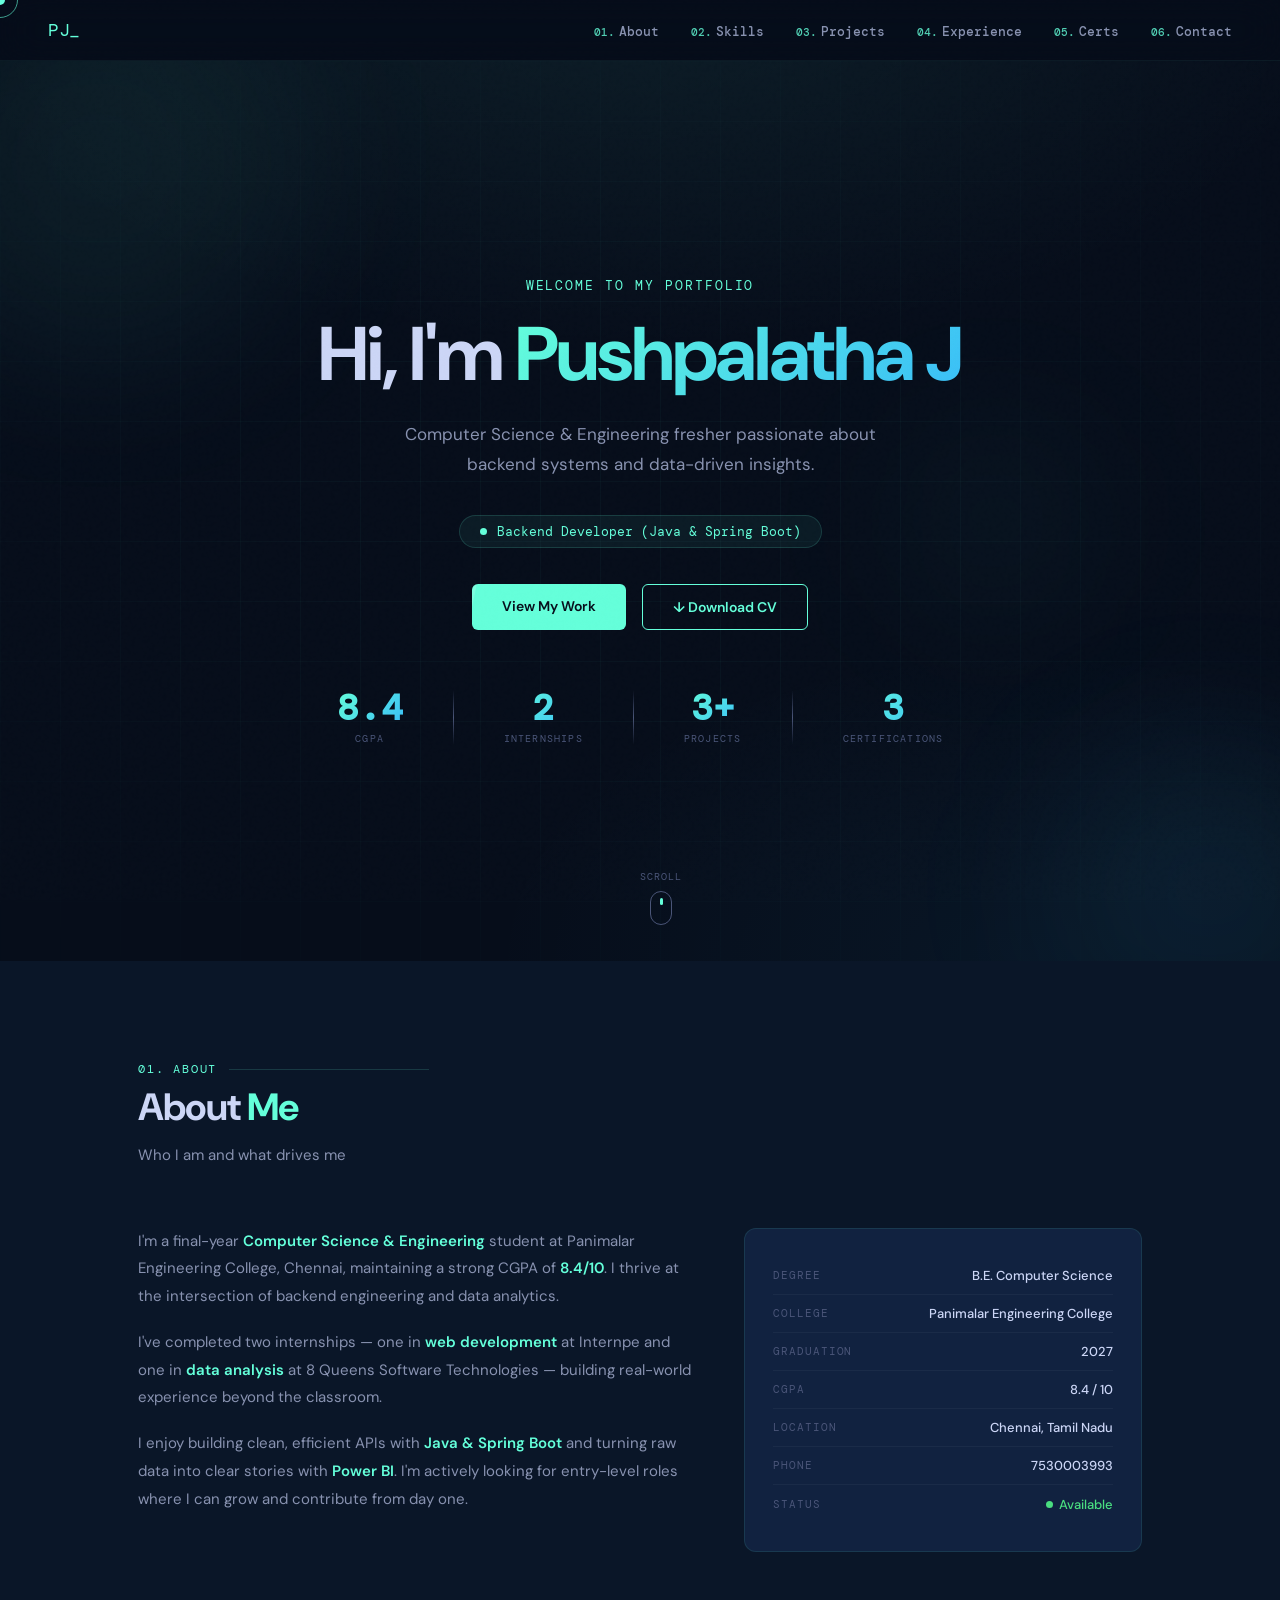
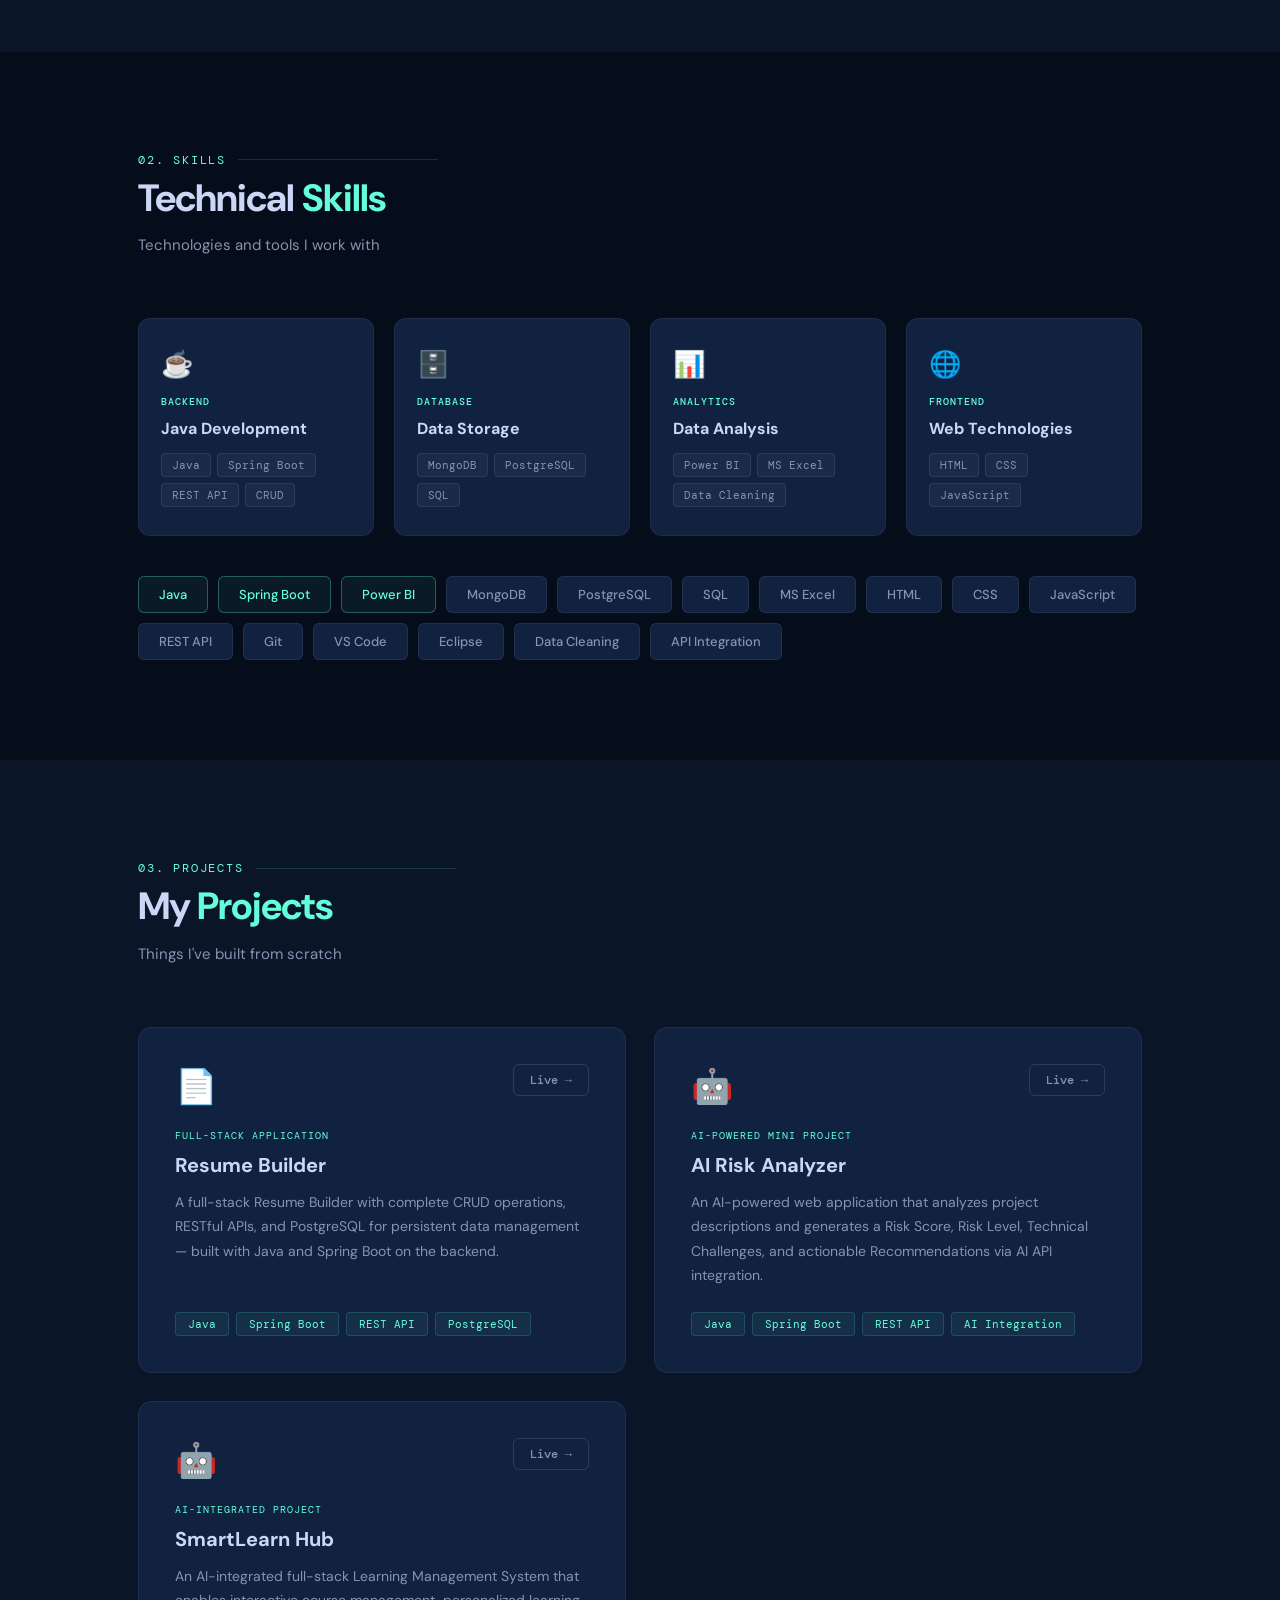
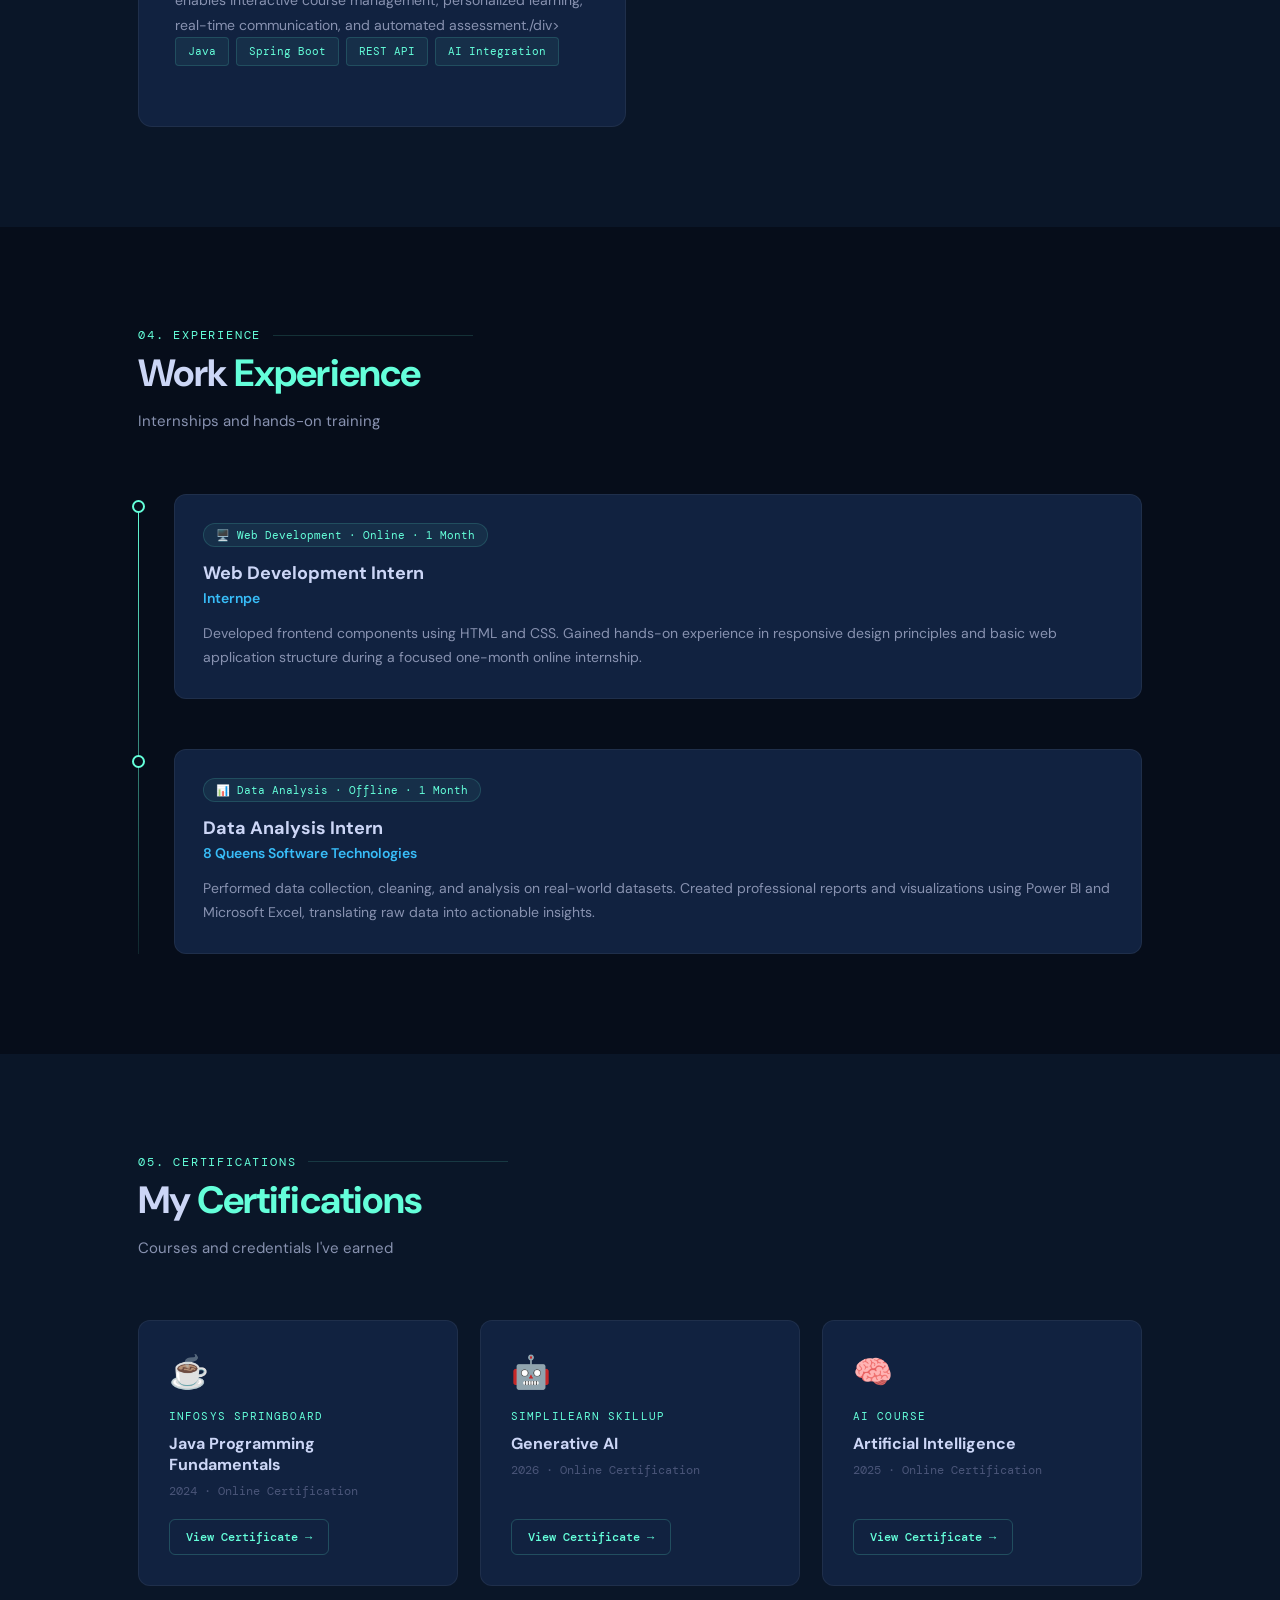
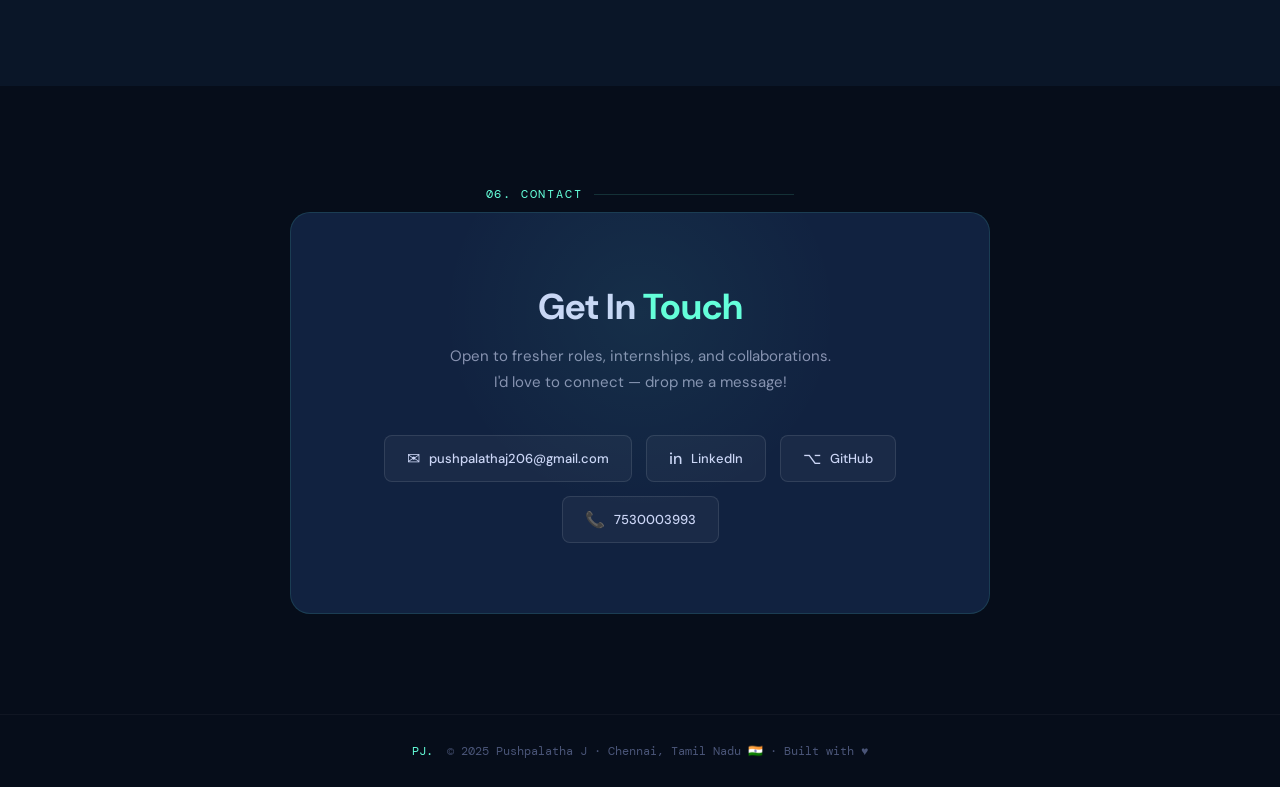
==== Pushpalatha_Portfolio.html @ 8581c04c "Updated portfolio with Smart Learning Management System" ====
<!DOCTYPE html>
<html lang="en">
<head>
<meta charset="UTF-8"/>
<meta name="viewport" content="width=device-width, initial-scale=1.0"/>
<title>Pushpalatha J – Portfolio</title>
<style>
@import url('https://fonts.googleapis.com/css2?family=DM+Sans:ital,opsz,wght@0,9..40,300;0,9..40,400;0,9..40,500;0,9..40,600;0,9..40,700;1,9..40,300&family=DM+Mono:wght@400;500&display=swap');

*, *::before, *::after { box-sizing: border-box; margin: 0; padding: 0; }

:root {
  --bg: #060d1a;
  --bg2: #0a1628;
  --bg3: #0f1e35;
  --surface: #112240;
  --surface2: #1a3354;
  --accent: #64ffda;
  --accent2: #38bdf8;
  --text: #ccd6f6;
  --muted: #8892b0;
  --dim: #4a5578;
  --font: 'DM Sans', sans-serif;
  --mono: 'DM Mono', monospace;
}

html { scroll-behavior: smooth; }

body {
  font-family: var(--font);
  background: var(--bg);
  color: var(--text);
  overflow-x: hidden;
  cursor: none;
}

/* ── CURSOR ── */
.cursor {
  width: 10px; height: 10px;
  background: var(--accent);
  border-radius: 50%;
  position: fixed; top: 0; left: 0;
  pointer-events: none;
  z-index: 9999;
  transform: translate(-50%, -50%);
  transition: width 0.2s, height 0.2s, background 0.2s;
  mix-blend-mode: screen;
}
.cursor-ring {
  width: 36px; height: 36px;
  border: 1.5px solid var(--accent);
  border-radius: 50%;
  position: fixed; top: 0; left: 0;
  pointer-events: none;
  z-index: 9998;
  transform: translate(-50%, -50%);
  transition: transform 0.12s ease, width 0.25s, height 0.25s, border-color 0.25s;
  opacity: 0.6;
}
body:hover .cursor { opacity: 1; }
a:hover ~ .cursor, button:hover ~ .cursor { width: 18px; height: 18px; }

/* ── NOISE OVERLAY ── */
body::before {
  content: '';
  position: fixed; inset: 0;
  background-image: url("data:image/svg+xml,%3Csvg viewBox='0 0 256 256' xmlns='http://www.w3.org/2000/svg'%3E%3Cfilter id='noise'%3E%3CfeTurbulence type='fractalNoise' baseFrequency='0.9' numOctaves='4' stitchTiles='stitch'/%3E%3C/filter%3E%3Crect width='100%25' height='100%25' filter='url(%23noise)' opacity='0.04'/%3E%3C/svg%3E");
  pointer-events: none;
  z-index: 1;
  opacity: 0.4;
}

/* ── HEADER ── */
header {
  display: flex;
  justify-content: space-between;
  align-items: center;
  padding: 18px 48px;
  background: rgba(6,13,26,0.85);
  backdrop-filter: blur(18px);
  position: sticky; top: 0; z-index: 100;
  border-bottom: 1px solid rgba(100,255,218,0.06);
  animation: slideDown 0.7s cubic-bezier(0.16,1,0.3,1) both;
}
@keyframes slideDown {
  from { transform: translateY(-60px); opacity: 0; }
  to   { transform: translateY(0);     opacity: 1; }
}
.logo {
  font-family: var(--mono);
  font-size: 18px;
  color: var(--accent);
  letter-spacing: -0.02em;
  position: relative;
}
.logo::after {
  content: '_';
  animation: blink 1.1s step-end infinite;
}
@keyframes blink { 0%,100%{opacity:1} 50%{opacity:0} }

nav a {
  color: var(--muted);
  margin-left: 28px;
  text-decoration: none;
  font-size: 13px;
  font-weight: 500;
  font-family: var(--mono);
  transition: color 0.2s;
  position: relative;
}
nav a::before {
  content: attr(data-num);
  color: var(--accent);
  font-size: 11px;
  margin-right: 4px;
  opacity: 0.8;
}
nav a::after {
  content: '';
  position: absolute; bottom: -3px; left: 0; right: 0;
  height: 1px; background: var(--accent);
  transform: scaleX(0); transform-origin: right;
  transition: transform 0.3s ease;
}
nav a:hover { color: var(--accent); }
nav a:hover::after { transform: scaleX(1); transform-origin: left; }
nav a.active { color: var(--accent); }

/* ── ANIMATED GRID BG ── */
.grid-bg {
  position: absolute; inset: 0;
  background-image:
    linear-gradient(rgba(100,255,218,0.03) 1px, transparent 1px),
    linear-gradient(90deg, rgba(100,255,218,0.03) 1px, transparent 1px);
  background-size: 60px 60px;
  mask-image: radial-gradient(ellipse 80% 70% at 50% 50%, black 30%, transparent 100%);
  animation: gridPan 20s linear infinite;
}
@keyframes gridPan {
  from { background-position: 0 0; }
  to   { background-position: 60px 60px; }
}

/* ── HERO ── */
.hero {
  position: relative;
  overflow: hidden;
  min-height: 100vh;
  display: flex;
  flex-direction: column;
  align-items: center;
  justify-content: center;
  padding: 80px 20px;
  background: radial-gradient(ellipse 80% 60% at 50% -10%, rgba(100,255,218,0.07) 0%, transparent 70%),
              radial-gradient(ellipse 60% 50% at 80% 100%, rgba(56,189,248,0.05) 0%, transparent 70%),
              var(--bg);
  text-align: center;
}

/* Floating orbs */
.orb {
  position: absolute;
  border-radius: 50%;
  filter: blur(80px);
  pointer-events: none;
  animation: float 8s ease-in-out infinite;
}
.orb1 { width: 400px; height: 400px; background: rgba(100,255,218,0.06); top: -100px; left: -100px; animation-delay: 0s; }
.orb2 { width: 300px; height: 300px; background: rgba(56,189,248,0.07); bottom: -80px; right: -80px; animation-delay: -3s; }
.orb3 { width: 200px; height: 200px; background: rgba(100,255,218,0.04); top: 40%; left: 70%; animation-delay: -5s; }
@keyframes float {
  0%,100% { transform: translate(0,0) scale(1); }
  33%      { transform: translate(20px,-15px) scale(1.05); }
  66%      { transform: translate(-15px,10px) scale(0.95); }
}

.hero-eyebrow {
  font-family: var(--mono);
  font-size: 13px;
  color: var(--accent);
  letter-spacing: 0.15em;
  text-transform: uppercase;
  margin-bottom: 20px;
  opacity: 0;
  animation: fadeUp 0.6s 0.3s cubic-bezier(0.16,1,0.3,1) forwards;
}
@keyframes fadeUp {
  from { opacity: 0; transform: translateY(20px); }
  to   { opacity: 1; transform: translateY(0); }
}

.hero h1 {
  font-size: clamp(38px, 7vw, 76px);
  font-weight: 700;
  line-height: 1.08;
  letter-spacing: -0.03em;
  margin-bottom: 24px;
  opacity: 0;
  animation: fadeUp 0.7s 0.45s cubic-bezier(0.16,1,0.3,1) forwards;
}
.hero h1 .name {
  background: linear-gradient(135deg, var(--accent) 0%, var(--accent2) 100%);
  -webkit-background-clip: text;
  -webkit-text-fill-color: transparent;
  background-clip: text;
}

.hero-desc {
  font-size: 17px;
  color: var(--muted);
  max-width: 520px;
  line-height: 1.75;
  margin-bottom: 36px;
  opacity: 0;
  animation: fadeUp 0.7s 0.6s cubic-bezier(0.16,1,0.3,1) forwards;
}

/* Typewriter role */
.typewriter-wrap {
  display: inline-flex; align-items: center; gap: 10px;
  background: rgba(100,255,218,0.06);
  border: 1px solid rgba(100,255,218,0.15);
  border-radius: 30px;
  padding: 7px 20px;
  margin-bottom: 36px;
  font-family: var(--mono);
  font-size: 13px;
  color: var(--accent);
  opacity: 0;
  animation: fadeUp 0.7s 0.75s cubic-bezier(0.16,1,0.3,1) forwards;
}
.tw-dot { width: 7px; height: 7px; background: var(--accent); border-radius: 50%; animation: pulse 1.5s ease-in-out infinite; }
@keyframes pulse { 0%,100%{opacity:1;transform:scale(1)} 50%{opacity:0.5;transform:scale(0.7)} }
#typewriter { min-width: 240px; text-align: left; }

.hero-btns {
  display: flex; justify-content: center; gap: 16px; flex-wrap: wrap;
  opacity: 0;
  animation: fadeUp 0.7s 0.9s cubic-bezier(0.16,1,0.3,1) forwards;
}
.hero-btns a {
  padding: 13px 30px;
  border-radius: 6px;
  font-size: 14px; font-weight: 600;
  text-decoration: none;
  transition: transform 0.2s, box-shadow 0.2s, background 0.2s;
  position: relative; overflow: hidden;
}
.btn-fill {
  background: var(--accent);
  color: var(--bg);
}
.btn-fill::after {
  content: '';
  position: absolute; inset: 0;
  background: rgba(255,255,255,0.15);
  transform: translateX(-100%) skewX(-12deg);
  transition: transform 0.4s;
}
.btn-fill:hover::after { transform: translateX(110%) skewX(-12deg); }
.btn-fill:hover { transform: translateY(-3px); box-shadow: 0 12px 30px rgba(100,255,218,0.3); }
.btn-ghost {
  border: 1.5px solid var(--accent);
  color: var(--accent);
  background: transparent;
}
.btn-ghost:hover { background: rgba(100,255,218,0.06); transform: translateY(-3px); box-shadow: 0 12px 30px rgba(100,255,218,0.1); }

.hero-stats {
  display: flex; justify-content: center; gap: 50px;
  margin-top: 60px; flex-wrap: wrap;
  opacity: 0;
  animation: fadeUp 0.7s 1.05s cubic-bezier(0.16,1,0.3,1) forwards;
}
.hero-stat { text-align: center; }
.hero-stat-num {
  font-size: 36px; font-weight: 700;
  font-family: var(--mono);
  background: linear-gradient(135deg, var(--accent), var(--accent2));
  -webkit-background-clip: text; -webkit-text-fill-color: transparent; background-clip: text;
  line-height: 1;
}
.hero-stat-lbl {
  font-family: var(--mono);
  font-size: 10px; color: var(--dim);
  text-transform: uppercase; letter-spacing: 0.12em;
  margin-top: 6px;
}
.stat-divider {
  width: 1px; background: linear-gradient(to bottom, transparent, var(--dim), transparent);
  align-self: stretch;
}

/* ── SCROLL INDICATOR ── */
.scroll-indicator {
  position: absolute; bottom: 36px; left: 50%;
  transform: translateX(-50%);
  display: flex; flex-direction: column; align-items: center; gap: 8px;
  opacity: 0;
  animation: fadeUp 0.7s 1.3s ease forwards;
}
.scroll-indicator span { font-family: var(--mono); font-size: 10px; color: var(--dim); letter-spacing: 0.1em; text-transform: uppercase; }
.scroll-mouse {
  width: 22px; height: 34px;
  border: 1.5px solid var(--dim);
  border-radius: 11px;
  display: flex; justify-content: center; padding-top: 6px;
}
.scroll-wheel {
  width: 3px; height: 7px;
  background: var(--accent);
  border-radius: 3px;
  animation: scrollWheel 1.8s ease-in-out infinite;
}
@keyframes scrollWheel {
  0%,100% { transform: translateY(0); opacity: 1; }
  80%      { transform: translateY(10px); opacity: 0; }
}

/* ── SECTIONS ── */
.section {
  padding: 100px 0 0;
}
.section-inner { max-width: 1100px; margin: 0 auto; padding: 0 48px; }

.section-label {
  font-family: var(--mono);
  font-size: 12px; color: var(--accent);
  letter-spacing: 0.15em; text-transform: uppercase;
  margin-bottom: 10px;
  display: flex; align-items: center; gap: 12px;
}
.section-label::after { content: ''; flex: 1; max-width: 200px; height: 1px; background: rgba(100,255,218,0.15); }
.section-title {
  font-size: clamp(26px, 4vw, 38px);
  font-weight: 700;
  letter-spacing: -0.025em;
  line-height: 1.1;
  margin-bottom: 14px;
}
.section-title span { color: var(--accent); }
.section-sub { color: var(--muted); font-size: 15px; margin-bottom: 60px; line-height: 1.65; }

/* ── ABOUT ── */
#about { background: var(--bg2); padding-top: 100px; padding-bottom: 100px; }
.about-grid {
  display: grid;
  grid-template-columns: 1.4fr 1fr;
  gap: 50px;
  align-items: start;
}
.about-text p {
  color: var(--muted);
  font-size: 15px;
  line-height: 1.85;
  margin-bottom: 18px;
}
.about-text p span { color: var(--accent); font-weight: 600; }

.about-card {
  background: var(--surface);
  border: 1px solid rgba(100,255,218,0.1);
  border-radius: 12px;
  padding: 28px;
  position: relative;
  overflow: hidden;
}
.about-card::before {
  content: '';
  position: absolute; top: 0; left: 0; right: 0;
  height: 2px;
  background: linear-gradient(90deg, var(--accent), var(--accent2));
  transform: scaleX(0); transform-origin: left;
  transition: transform 0.5s ease;
}
.about-card:hover::before { transform: scaleX(1); }

.info-row {
  display: flex; justify-content: space-between; align-items: center;
  padding: 10px 0;
  border-bottom: 1px solid rgba(255,255,255,0.04);
  font-size: 13px;
}
.info-row:last-child { border-bottom: none; }
.info-key { color: var(--dim); font-family: var(--mono); font-size: 11px; text-transform: uppercase; letter-spacing: 0.08em; }
.info-val { color: var(--text); font-weight: 500; text-align: right; }
.status-dot { display: inline-flex; align-items: center; gap: 6px; color: #4ade80; }
.status-dot::before { content: ''; width: 7px; height: 7px; background: #4ade80; border-radius: 50%; animation: statusPulse 2s ease infinite; }
@keyframes statusPulse { 0%,100%{box-shadow:0 0 0 0 rgba(74,222,128,0.4)} 50%{box-shadow:0 0 0 6px rgba(74,222,128,0)} }

/* ── SKILLS ── */
#skills { padding-top: 100px; padding-bottom: 0; }
.skills-grid {
  display: grid;
  grid-template-columns: repeat(4, 1fr);
  gap: 20px;
  margin-bottom: 40px;
}
.skill-card {
  background: var(--surface);
  border: 1px solid rgba(255,255,255,0.05);
  border-radius: 12px;
  padding: 28px 22px;
  transition: border-color 0.3s, transform 0.3s, box-shadow 0.3s;
  position: relative; overflow: hidden;
}
.skill-card::after {
  content: '';
  position: absolute; inset: 0;
  background: radial-gradient(circle at var(--mx,50%) var(--my,50%), rgba(100,255,218,0.05), transparent 60%);
  opacity: 0;
  transition: opacity 0.3s;
  pointer-events: none;
}
.skill-card:hover { border-color: rgba(100,255,218,0.3); transform: translateY(-6px); box-shadow: 0 20px 50px rgba(0,0,0,0.4); }
.skill-card:hover::after { opacity: 1; }
.skill-icon { font-size: 26px; margin-bottom: 14px; }
.skill-tag {
  font-family: var(--mono); font-size: 10px; font-weight: 500;
  color: var(--accent); text-transform: uppercase; letter-spacing: 0.1em;
  margin-bottom: 10px;
}
.skill-name { font-size: 16px; font-weight: 700; margin-bottom: 14px; }
.pill-row { display: flex; flex-wrap: wrap; gap: 6px; }
.pill {
  background: rgba(255,255,255,0.04);
  border: 1px solid rgba(255,255,255,0.08);
  color: var(--muted);
  font-family: var(--mono); font-size: 11px;
  padding: 4px 10px; border-radius: 4px;
  transition: border-color 0.2s, color 0.2s, background 0.2s;
}
.skill-card:hover .pill { border-color: rgba(100,255,218,0.2); color: var(--text); background: rgba(100,255,218,0.04); }

.skills-cloud {
  display: flex; flex-wrap: wrap; gap: 10px;
  padding: 0 48px 100px;
  max-width: 1100px; margin: 0 auto;
}
.cloud-pill {
  background: var(--surface);
  border: 1px solid rgba(255,255,255,0.07);
  color: var(--muted);
  font-size: 13px; font-weight: 500;
  padding: 9px 20px; border-radius: 6px;
  cursor: default;
  transition: border-color 0.25s, color 0.25s, background 0.25s, transform 0.2s;
}
.cloud-pill:hover { border-color: var(--accent); color: var(--accent); background: rgba(100,255,218,0.06); transform: translateY(-2px); }
.cloud-pill.hi { border-color: rgba(100,255,218,0.3); color: var(--accent); background: rgba(100,255,218,0.06); }

/* ── PROJECTS ── */
#projects { background: var(--bg2); padding-top: 100px; padding-bottom: 100px; }
.projects-grid {
  display: grid;
  grid-template-columns: repeat(2, 1fr);
  gap: 28px;
}
.project-card {
  background: var(--surface);
  border: 1px solid rgba(255,255,255,0.06);
  border-radius: 14px;
  padding: 36px;
  transition: border-color 0.3s, transform 0.3s, box-shadow 0.3s;
  display: flex; flex-direction: column;
  position: relative; overflow: hidden;
}
.project-card::before {
  content: '';
  position: absolute; top: 0; left: 0; right: 0;
  height: 3px;
  background: linear-gradient(90deg, var(--accent), var(--accent2));
  opacity: 0; transition: opacity 0.4s;
}
.project-card:hover { border-color: rgba(100,255,218,0.25); transform: translateY(-8px); box-shadow: 0 30px 70px rgba(0,0,0,0.5); }
.project-card:hover::before { opacity: 1; }
.project-header { display: flex; justify-content: space-between; align-items: flex-start; margin-bottom: 20px; }
.project-icon { font-size: 34px; }
.project-links { display: flex; gap: 10px; }
.project-link-btn {
  background: none; border: 1px solid rgba(255,255,255,0.12);
  color: var(--muted); padding: 7px 16px; border-radius: 6px;
  font-size: 12px; font-family: var(--mono);
  cursor: pointer; transition: all 0.2s;
  font-weight: 500;
}
.project-link-btn:hover { border-color: var(--accent); color: var(--accent); background: rgba(100,255,218,0.05); }
.project-tag { font-family: var(--mono); font-size: 10px; color: var(--accent); text-transform: uppercase; letter-spacing: 0.1em; margin-bottom: 10px; }
.project-name { font-size: 20px; font-weight: 700; margin-bottom: 12px; }
.project-desc { color: var(--muted); font-size: 14px; line-height: 1.75; margin-bottom: 24px; flex: 1; }
.project-stack { display: flex; flex-wrap: wrap; gap: 7px; }
.stack-tag {
  background: rgba(100,255,218,0.06); border: 1px solid rgba(100,255,218,0.15);
  color: var(--accent); font-family: var(--mono); font-size: 11px;
  padding: 4px 12px; border-radius: 4px;
}

/* ── EXPERIENCE ── */
#experience { padding-top: 100px; padding-bottom: 100px; }
.timeline { position: relative; }
.timeline::before {
  content: '';
  position: absolute; left: 0; top: 8px; bottom: 0;
  width: 1px;
  background: linear-gradient(to bottom, var(--accent), rgba(100,255,218,0.1));
}
.tl-item {
  display: flex; gap: 36px;
  padding-left: 36px;
  margin-bottom: 50px;
  position: relative;
}
.tl-item:last-child { margin-bottom: 0; }
.tl-dot {
  position: absolute; left: -6px; top: 6px;
  width: 13px; height: 13px;
  border-radius: 50%;
  background: var(--bg);
  border: 2px solid var(--accent);
  transition: background 0.3s, box-shadow 0.3s;
}
.tl-item:hover .tl-dot { background: var(--accent); box-shadow: 0 0 14px rgba(100,255,218,0.5); }
.tl-card {
  background: var(--surface);
  border: 1px solid rgba(255,255,255,0.06);
  border-radius: 12px; padding: 28px;
  flex: 1;
  transition: border-color 0.3s, transform 0.3s;
}
.tl-item:hover .tl-card { border-color: rgba(100,255,218,0.2); transform: translateX(4px); }
.tl-badge {
  display: inline-flex; align-items: center; gap: 8px;
  font-family: var(--mono); font-size: 11px; color: var(--accent);
  background: rgba(100,255,218,0.06); border: 1px solid rgba(100,255,218,0.15);
  padding: 4px 12px; border-radius: 20px; margin-bottom: 14px;
}
.tl-title { font-size: 18px; font-weight: 700; margin-bottom: 4px; }
.tl-org { color: var(--accent2); font-size: 14px; font-weight: 600; margin-bottom: 14px; }
.tl-desc { color: var(--muted); font-size: 14px; line-height: 1.75; }

/* ── CERTIFICATIONS ── */
#certifications { background: var(--bg2); padding-top: 100px; padding-bottom: 100px; }
.certs-grid {
  display: grid;
  grid-template-columns: repeat(3, 1fr);
  gap: 22px;
}
.cert-card {
  background: var(--surface);
  border: 1px solid rgba(255,255,255,0.06);
  border-radius: 12px; padding: 30px;
  transition: border-color 0.3s, transform 0.3s, box-shadow 0.3s;
  display: flex; flex-direction: column;
  cursor: default;
  position: relative; overflow: hidden;
}
.cert-card::after {
  content: '';
  position: absolute; bottom: 0; left: 0; right: 0;
  height: 2px;
  background: linear-gradient(90deg, var(--accent), var(--accent2));
  transform: scaleX(0); transform-origin: left;
  transition: transform 0.4s ease;
}
.cert-card:hover { border-color: rgba(100,255,218,0.2); transform: translateY(-6px); box-shadow: 0 24px 60px rgba(0,0,0,0.5); }
.cert-card:hover::after { transform: scaleX(1); }
.cert-logo { font-size: 32px; margin-bottom: 16px; }
.cert-issuer { font-family: var(--mono); font-size: 11px; color: var(--accent); text-transform: uppercase; letter-spacing: 0.1em; margin-bottom: 10px; }
.cert-name { font-size: 16px; font-weight: 700; margin-bottom: 8px; }
.cert-meta { color: var(--dim); font-size: 12px; font-family: var(--mono); margin-bottom: 20px; flex: 1; }
.cert-btn {
  background: none; border: 1px solid rgba(100,255,218,0.2);
  color: var(--accent); font-family: var(--mono); font-size: 12px;
  padding: 9px 16px; border-radius: 6px; cursor: pointer;
  transition: all 0.2s; align-self: flex-start;
  font-weight: 500;
}
.cert-btn:hover { background: rgba(100,255,218,0.08); border-color: var(--accent); transform: translateX(3px); }

/* ── CONTACT ── */
#contact { padding-top: 100px; padding-bottom: 100px; text-align: center; }
.contact-box {
  background: var(--surface);
  border: 1px solid rgba(100,255,218,0.12);
  border-radius: 20px;
  padding: 70px;
  position: relative; overflow: hidden;
  max-width: 700px; margin: 0 auto;
}
.contact-box::before {
  content: '';
  position: absolute; top: -100px; left: 50%; transform: translateX(-50%);
  width: 400px; height: 400px;
  background: radial-gradient(circle, rgba(100,255,218,0.06), transparent 70%);
  pointer-events: none;
}
.contact-box h2 { font-size: 36px; font-weight: 700; margin-bottom: 14px; }
.contact-box p { color: var(--muted); font-size: 15px; line-height: 1.7; margin-bottom: 40px; }
.contact-links { display: flex; justify-content: center; gap: 14px; flex-wrap: wrap; }
.contact-link {
  display: flex; align-items: center; gap: 9px;
  background: rgba(255,255,255,0.04); border: 1px solid rgba(255,255,255,0.1);
  color: var(--text); text-decoration: none; font-size: 13px; font-weight: 500;
  padding: 12px 22px; border-radius: 8px;
  transition: all 0.25s;
}
.contact-link:hover { border-color: var(--accent); color: var(--accent); background: rgba(100,255,218,0.06); transform: translateY(-3px); }
.contact-link-icon { font-size: 16px; }

/* ── FOOTER ── */
footer {
  text-align: center; padding: 28px;
  background: var(--bg);
  border-top: 1px solid rgba(255,255,255,0.04);
  color: var(--dim); font-family: var(--mono); font-size: 12px;
}

/* ── REVEAL ANIMATION ── */
.reveal {
  opacity: 0;
  transform: translateY(30px);
  transition: opacity 0.7s cubic-bezier(0.16,1,0.3,1), transform 0.7s cubic-bezier(0.16,1,0.3,1);
}
.reveal.visible { opacity: 1; transform: translateY(0); }
.reveal-d1 { transition-delay: 0.1s; }
.reveal-d2 { transition-delay: 0.2s; }
.reveal-d3 { transition-delay: 0.3s; }
.reveal-d4 { transition-delay: 0.4s; }

/* ── RESPONSIVE ── */
@media (max-width: 900px) {
  .about-grid { grid-template-columns: 1fr; }
  .skills-grid { grid-template-columns: repeat(2, 1fr); }
  .projects-grid, .certs-grid { grid-template-columns: 1fr; }
  .hero-stats { gap: 30px; }
  .stat-divider { display: none; }
  header { padding: 16px 24px; }
  nav a { margin-left: 14px; font-size: 12px; }
  .section-inner { padding: 0 24px; }
  .skills-cloud { padding: 0 24px 80px; }
  .contact-box { padding: 40px 24px; }
  body { cursor: auto; }
  .cursor, .cursor-ring { display: none; }
}
@media (max-width: 600px) {
  .skills-grid { grid-template-columns: 1fr; }
  nav { display: none; }
}
</style>
</head>
<body>

<!-- CURSOR -->
<div class="cursor" id="cursor"></div>
<div class="cursor-ring" id="cursorRing"></div>

<!-- HEADER -->
<header>
  <div class="logo">PJ</div>
  <nav>
    <a href="#about" data-num="01.">About</a>
    <a href="#skills" data-num="02.">Skills</a>
    <a href="#projects" data-num="03.">Projects</a>
    <a href="#experience" data-num="04.">Experience</a>
    <a href="#certifications" data-num="05.">Certs</a>
    <a href="#contact" data-num="06.">Contact</a>
  </nav>
</header>

<!-- HERO -->
<div class="hero" id="home">
  <div class="orb orb1"></div>
  <div class="orb orb2"></div>
  <div class="orb orb3"></div>
  <div class="grid-bg"></div>

  <p class="hero-eyebrow">Welcome to my portfolio</p>
  <h1>Hi, I'm <span class="name">Pushpalatha J</span></h1>
  <p class="hero-desc">Computer Science & Engineering fresher passionate about backend systems and data-driven insights.</p>

  <div class="typewriter-wrap">
    <div class="tw-dot"></div>
    <span id="typewriter"></span>
  </div>

  <div class="hero-btns">
    <a href="#projects" class="btn-fill">View My Work</a>
    <a href="YOUR_RESUME_LINK_HERE" class="btn-ghost" target="_blank">↓ Download CV</a>
  </div>

  <div class="hero-stats">
    <div class="hero-stat">
      <div class="hero-stat-num" data-count="8.4" data-decimal="1">8.4</div>
      <div class="hero-stat-lbl">CGPA</div>
    </div>
    <div class="stat-divider"></div>
    <div class="hero-stat">
      <div class="hero-stat-num" data-count="2" data-decimal="0">2</div>
      <div class="hero-stat-lbl">Internships</div>
    </div>
    <div class="stat-divider"></div>
    <div class="hero-stat">
      <div class="hero-stat-num" data-count="3" data-decimal="0">3+</div>
      <div class="hero-stat-lbl">Projects</div>
    </div>
    <div class="stat-divider"></div>
    <div class="hero-stat">
      <div class="hero-stat-num" data-count="3" data-decimal="0">3</div>
      <div class="hero-stat-lbl">Certifications</div>
    </div>
  </div>

  <div class="scroll-indicator">
    <span>Scroll</span>
    <div class="scroll-mouse"><div class="scroll-wheel"></div></div>
  </div>
</div>

<!-- ABOUT -->
<section class="section" id="about">
  <div class="section-inner">
    <div class="section-label">01. About</div>
    <div class="section-title">About <span>Me</span></div>
    <div class="section-sub">Who I am and what drives me</div>
    <div class="about-grid">
      <div class="about-text reveal">
        <p>I'm a final-year <span>Computer Science & Engineering</span> student at Panimalar Engineering College, Chennai, maintaining a strong CGPA of <span>8.4/10</span>. I thrive at the intersection of backend engineering and data analytics.</p>
        <p>I've completed two internships — one in <span>web development</span> at Internpe and one in <span>data analysis</span> at 8 Queens Software Technologies — building real-world experience beyond the classroom.</p>
        <p>I enjoy building clean, efficient APIs with <span>Java & Spring Boot</span> and turning raw data into clear stories with <span>Power BI</span>. I'm actively looking for entry-level roles where I can grow and contribute from day one.</p>
      </div>
      <div class="about-card reveal reveal-d2">
        <div class="info-row"><span class="info-key">Degree</span><span class="info-val">B.E. Computer Science</span></div>
        <div class="info-row"><span class="info-key">College</span><span class="info-val">Panimalar Engineering College</span></div>
        <div class="info-row"><span class="info-key">Graduation</span><span class="info-val">2027</span></div>
        <div class="info-row"><span class="info-key">CGPA</span><span class="info-val">8.4 / 10</span></div>
        <div class="info-row"><span class="info-key">Location</span><span class="info-val">Chennai, Tamil Nadu</span></div>
        <div class="info-row"><span class="info-key">Phone</span><span class="info-val">7530003993</span></div>
        <div class="info-row"><span class="info-key">Status</span><span class="info-val"><span class="status-dot">Available</span></span></div>
      </div>
    </div>
  </div>
</section>

<!-- SKILLS -->
<section class="section" id="skills">
  <div class="section-inner">
    <div class="section-label">02. Skills</div>
    <div class="section-title">Technical <span>Skills</span></div>
    <div class="section-sub">Technologies and tools I work with</div>
    <div class="skills-grid">
      <div class="skill-card reveal">
        <div class="skill-icon">☕</div>
        <div class="skill-tag">Backend</div>
        <div class="skill-name">Java Development</div>
        <div class="pill-row">
          <span class="pill">Java</span>
          <span class="pill">Spring Boot</span>
          <span class="pill">REST API</span>
          <span class="pill">CRUD</span>
        </div>
      </div>
      <div class="skill-card reveal reveal-d1">
        <div class="skill-icon">🗄️</div>
        <div class="skill-tag">Database</div>
        <div class="skill-name">Data Storage</div>
        <div class="pill-row">
          <span class="pill">MongoDB</span>
          <span class="pill">PostgreSQL</span>
          <span class="pill">SQL</span>
        </div>
      </div>
      <div class="skill-card reveal reveal-d2">
        <div class="skill-icon">📊</div>
        <div class="skill-tag">Analytics</div>
        <div class="skill-name">Data Analysis</div>
        <div class="pill-row">
          <span class="pill">Power BI</span>
          <span class="pill">MS Excel</span>
          <span class="pill">Data Cleaning</span>
        </div>
      </div>
      <div class="skill-card reveal reveal-d3">
        <div class="skill-icon">🌐</div>
        <div class="skill-tag">Frontend</div>
        <div class="skill-name">Web Technologies</div>
        <div class="pill-row">
          <span class="pill">HTML</span>
          <span class="pill">CSS</span>
          <span class="pill">JavaScript</span>
        </div>
      </div>
    </div>
  </div>
</section>
<div class="skills-cloud">
  <span class="cloud-pill hi">Java</span>
  <span class="cloud-pill hi">Spring Boot</span>
  <span class="cloud-pill hi">Power BI</span>
  <span class="cloud-pill">MongoDB</span>
  <span class="cloud-pill">PostgreSQL</span>
  <span class="cloud-pill">SQL</span>
  <span class="cloud-pill">MS Excel</span>
  <span class="cloud-pill">HTML</span>
  <span class="cloud-pill">CSS</span>
  <span class="cloud-pill">JavaScript</span>
  <span class="cloud-pill">REST API</span>
  <span class="cloud-pill">Git</span>
  <span class="cloud-pill">VS Code</span>
  <span class="cloud-pill">Eclipse</span>
  <span class="cloud-pill">Data Cleaning</span>
  <span class="cloud-pill">API Integration</span>
</div>

<!-- PROJECTS -->
<section class="section" id="projects">
  <div class="section-inner">
    <div class="section-label">03. Projects</div>
    <div class="section-title">My <span>Projects</span></div>
    <div class="section-sub">Things I've built from scratch</div>
    <div class="projects-grid">
      <div class="project-card reveal">
        <div class="project-header">
          <div class="project-icon">📄</div>
          <div class="project-links">
            <button class="project-link-btn" onclick="window.open('https://resume-builder-2-2vjs.onrender.com','_blank')">Live →</button>
          </div>
        </div>
        <div class="project-tag">Full-Stack Application</div>
        <div class="project-name">Resume Builder</div>
        <div class="project-desc">A full-stack Resume Builder with complete CRUD operations, RESTful APIs, and PostgreSQL for persistent data management — built with Java and Spring Boot on the backend.</div>
        <div class="project-stack">
          <span class="stack-tag">Java</span>
          <span class="stack-tag">Spring Boot</span>
          <span class="stack-tag">REST API</span>
          <span class="stack-tag">PostgreSQL</span>
        </div>
      </div>
      <div class="project-card reveal reveal-d2">
        <div class="project-header">
          <div class="project-icon">🤖</div>
          <div class="project-links">
            <button class="project-link-btn" onclick="window.open('https://ai-risk-analyzer.onrender.com','_blank')">Live →</button>
          </div>
        </div>
        <div class="project-tag">AI-Powered Mini Project</div>
        <div class="project-name">AI Risk Analyzer</div>
        <div class="project-desc">An AI-powered web application that analyzes project descriptions and generates a Risk Score, Risk Level, Technical Challenges, and actionable Recommendations via AI API integration.</div>
        <div class="project-stack">
          <span class="stack-tag">Java</span>
          <span class="stack-tag">Spring Boot</span>
          <span class="stack-tag">REST API</span>
          <span class="stack-tag">AI Integration</span>
        </div>
      </div>

      <div class="project-card reveal reveal-d2">
        <div class="project-header">
          <div class="project-icon">🤖</div>
          <div class="project-links">
            <button class="project-link-btn" onclick="window.open('https://slm-b8oo.onrender.com/','_blank')">Live →</button>
          </div>
        </div>
        <div class="project-tag">AI-integrated Project</div>
        <div class="project-name">SmartLearn Hub </div>
        <div class="project-desc">An AI-integrated full-stack Learning Management System that enables interactive course management, personalized learning, real-time communication, and automated assessment./div>
        <div class="project-stack">
          <span class="stack-tag">Java</span>
          <span class="stack-tag">Spring Boot</span>
          <span class="stack-tag">REST API</span>
          <span class="stack-tag">AI Integration</span>
        </div>
      </div>

    </div>
  </div>
</section>

<!-- EXPERIENCE -->
<section class="section" id="experience">
  <div class="section-inner">
    <div class="section-label">04. Experience</div>
    <div class="section-title">Work <span>Experience</span></div>
    <div class="section-sub">Internships and hands-on training</div>
    <div class="timeline">
      <div class="tl-item reveal">
        <div class="tl-dot"></div>
        <div class="tl-card">
          <div class="tl-badge">🖥️ Web Development · Online · 1 Month</div>
          <div class="tl-title">Web Development Intern</div>
          <div class="tl-org">Internpe</div>
          <div class="tl-desc">Developed frontend components using HTML and CSS. Gained hands-on experience in responsive design principles and basic web application structure during a focused one-month online internship.</div>
        </div>
      </div>
      <div class="tl-item reveal reveal-d3">
        <div class="tl-dot"></div>
        <div class="tl-card">
          <div class="tl-badge">📊 Data Analysis · Offline · 1 Month</div>
          <div class="tl-title">Data Analysis Intern</div>
          <div class="tl-org">8 Queens Software Technologies</div>
          <div class="tl-desc">Performed data collection, cleaning, and analysis on real-world datasets. Created professional reports and visualizations using Power BI and Microsoft Excel, translating raw data into actionable insights.</div>
        </div>
      </div>
    </div>
  </div>
</section>

<!-- CERTIFICATIONS -->
<section class="section" id="certifications">
  <div class="section-inner">
    <div class="section-label">05. Certifications</div>
    <div class="section-title">My <span>Certifications</span></div>
    <div class="section-sub">Courses and credentials I've earned</div>
    <div class="certs-grid">
      <div class="cert-card reveal">
        <div class="cert-logo">☕</div>
        <div class="cert-issuer">Infosys Springboard</div>
        <div class="cert-name">Java Programming Fundamentals</div>
        <div class="cert-meta">2024 · Online Certification</div>
        <button class="cert-btn" onclick="window.open('java-cert.jpg','_blank')">View Certificate →</button>
      </div>
      <div class="cert-card reveal reveal-d2">
        <div class="cert-logo">🤖</div>
        <div class="cert-issuer">Simplilearn SkillUp</div>
        <div class="cert-name">Generative AI</div>
        <div class="cert-meta">2026 · Online Certification</div>
        <button class="cert-btn" onclick="window.open('genai-cert.jpg','_blank')">View Certificate →</button>
      </div>
      <div class="cert-card reveal reveal-d3">
        <div class="cert-logo">🧠</div>
        <div class="cert-issuer">AI Course</div>
        <div class="cert-name">Artificial Intelligence</div>
        <div class="cert-meta">2025 · Online Certification</div>
        <button class="cert-btn" onclick="window.open('ai-cert.pdf','_blank')">View Certificate →</button>
      </div>
    </div>
  </div>
</section>

<!-- CONTACT -->
<section class="section" id="contact">
  <div class="section-inner">
    <div class="section-label" style="justify-content:center;">06. Contact</div>
    <div class="contact-box reveal">
      <h2>Get In <span style="color:var(--accent)">Touch</span></h2>
      <p>Open to fresher roles, internships, and collaborations.<br>I'd love to connect — drop me a message!</p>
      <div class="contact-links">
        <a href="mailto:pushpalathaj206@gmail.com" class="contact-link">
          <span class="contact-link-icon">✉</span> pushpalathaj206@gmail.com
        </a>
        <a href="https://linkedin.com/in/pushpalatha-j-30983a3b2" class="contact-link" target="_blank">
          <span class="contact-link-icon">in</span> LinkedIn
        </a>
        <a href="https://github.com/pushpalatha-04" class="contact-link" target="_blank">
          <span class="contact-link-icon">⌥</span> GitHub
        </a>
        <a href="tel:7530003993" class="contact-link">
          <span class="contact-link-icon">📞</span> 7530003993
        </a>
      </div>
    </div>
  </div>
</section>

<!-- FOOTER -->
<footer>
  <span style="color:var(--accent);font-family:var(--mono)">PJ.</span> &nbsp;©&nbsp;2025 Pushpalatha J · Chennai, Tamil Nadu 🇮🇳 · Built with ♥
</footer>

<script>
/* ── CUSTOM CURSOR ── */
const cursor = document.getElementById('cursor');
const ring = document.getElementById('cursorRing');
let mx = 0, my = 0, rx = 0, ry = 0;
document.addEventListener('mousemove', e => { mx = e.clientX; my = e.clientY; });
(function animCursor() {
  if (cursor) { cursor.style.left = mx + 'px'; cursor.style.top = my + 'px'; }
  rx += (mx - rx) * 0.12;
  ry += (my - ry) * 0.12;
  if (ring) { ring.style.left = rx + 'px'; ring.style.top = ry + 'px'; }
  requestAnimationFrame(animCursor);
})();
document.querySelectorAll('a, button, .skill-card, .project-card, .cert-card').forEach(el => {
  el.addEventListener('mouseenter', () => { if(cursor){cursor.style.width='18px';cursor.style.height='18px';} if(ring){ring.style.width='54px';ring.style.height='54px';ring.style.borderColor='rgba(100,255,218,0.4)';} });
  el.addEventListener('mouseleave', () => { if(cursor){cursor.style.width='10px';cursor.style.height='10px';} if(ring){ring.style.width='36px';ring.style.height='36px';ring.style.borderColor='var(--accent)';} });
});

/* ── TYPEWRITER ── */
const roles = [
  'Backend Developer (Java & Spring Boot)',
  'Data Analyst (Power BI & Excel)',
  'API Builder & Integrator',
  'CS Engineering Final Year Student',
];
let ri = 0, ci = 0, deleting = false;
const el = document.getElementById('typewriter');
function type() {
  const cur = roles[ri];
  if (!deleting) {
    el.textContent = cur.slice(0, ++ci);
    if (ci === cur.length) { deleting = true; setTimeout(type, 2000); return; }
  } else {
    el.textContent = cur.slice(0, --ci);
    if (ci === 0) { deleting = false; ri = (ri + 1) % roles.length; }
  }
  setTimeout(type, deleting ? 30 : 55);
}
type();

/* ── SCROLL REVEAL ── */
const observer = new IntersectionObserver(entries => {
  entries.forEach(e => { if (e.isIntersecting) { e.target.classList.add('visible'); observer.unobserve(e.target); } });
}, { threshold: 0.12 });
document.querySelectorAll('.reveal').forEach(el => observer.observe(el));

/* ── ACTIVE NAV ── */
const navLinks = document.querySelectorAll('nav a');
const sections = document.querySelectorAll('section[id], div[id]');
const onScroll = () => {
  let current = '';
  sections.forEach(s => { if (window.scrollY >= s.offsetTop - 120) current = s.id; });
  navLinks.forEach(a => {
    a.classList.toggle('active', a.getAttribute('href') === '#' + current);
  });
};
window.addEventListener('scroll', onScroll, { passive: true });

/* ── SKILL CARD MOUSE GLOW ── */
document.querySelectorAll('.skill-card').forEach(card => {
  card.addEventListener('mousemove', e => {
    const r = card.getBoundingClientRect();
    card.style.setProperty('--mx', ((e.clientX - r.left) / r.width * 100) + '%');
    card.style.setProperty('--my', ((e.clientY - r.top) / r.height * 100) + '%');
  });
});

/* ── COUNTER ANIMATION ── */
function animateCount(el) {
  const target = parseFloat(el.dataset.count);
  const dec = parseInt(el.dataset.decimal);
  const suffix = el.textContent.includes('+') ? '+' : '';
  let start = 0, duration = 1400, startTime = null;
  function step(ts) {
    if (!startTime) startTime = ts;
    const progress = Math.min((ts - startTime) / duration, 1);
    const eased = 1 - Math.pow(1 - progress, 3);
    const val = eased * target;
    el.textContent = (dec > 0 ? val.toFixed(dec) : Math.floor(val)) + suffix;
    if (progress < 1) requestAnimationFrame(step);
  }
  requestAnimationFrame(step);
}
const statsObs = new IntersectionObserver(entries => {
  entries.forEach(e => {
    if (e.isIntersecting) {
      document.querySelectorAll('[data-count]').forEach(animateCount);
      statsObs.disconnect();
    }
  });
}, { threshold: 0.5 });
const statsEl = document.querySelector('.hero-stats');
if (statsEl) statsObs.observe(statsEl);
</script>
</body>
</html>
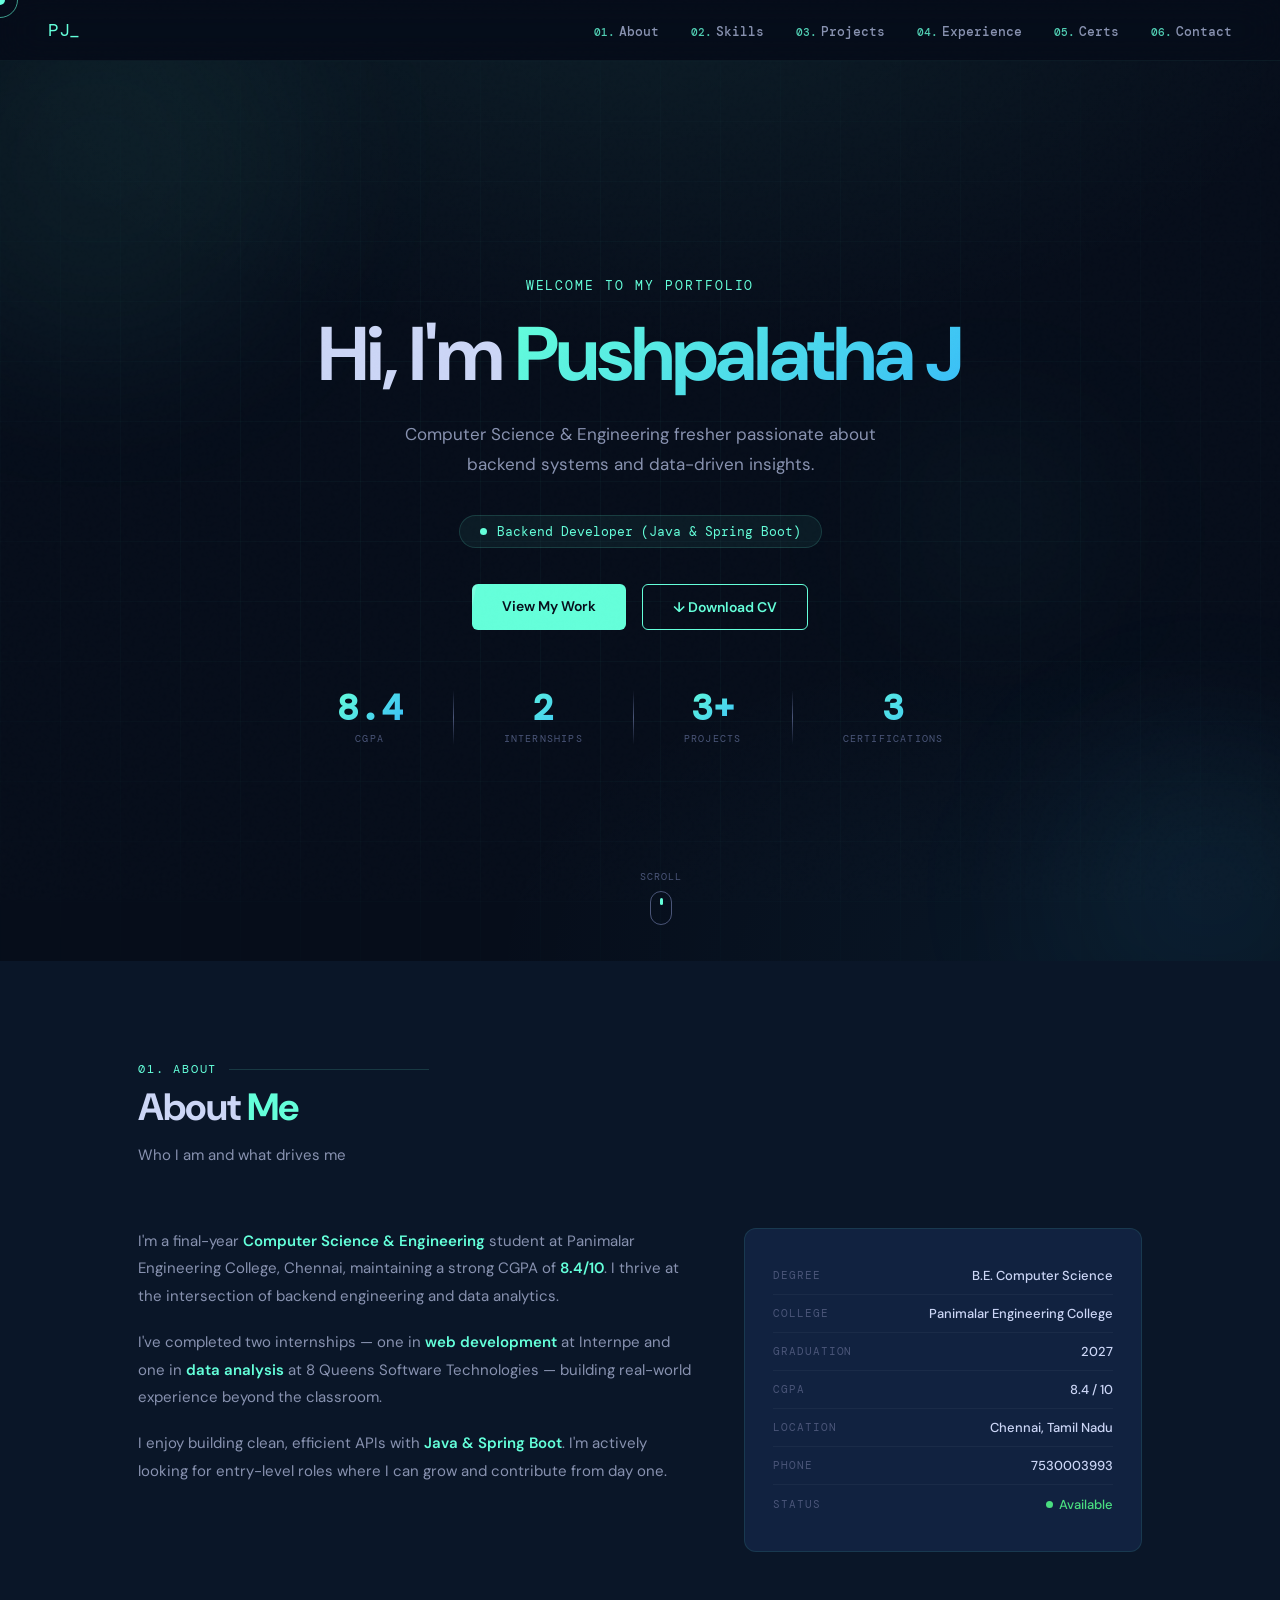
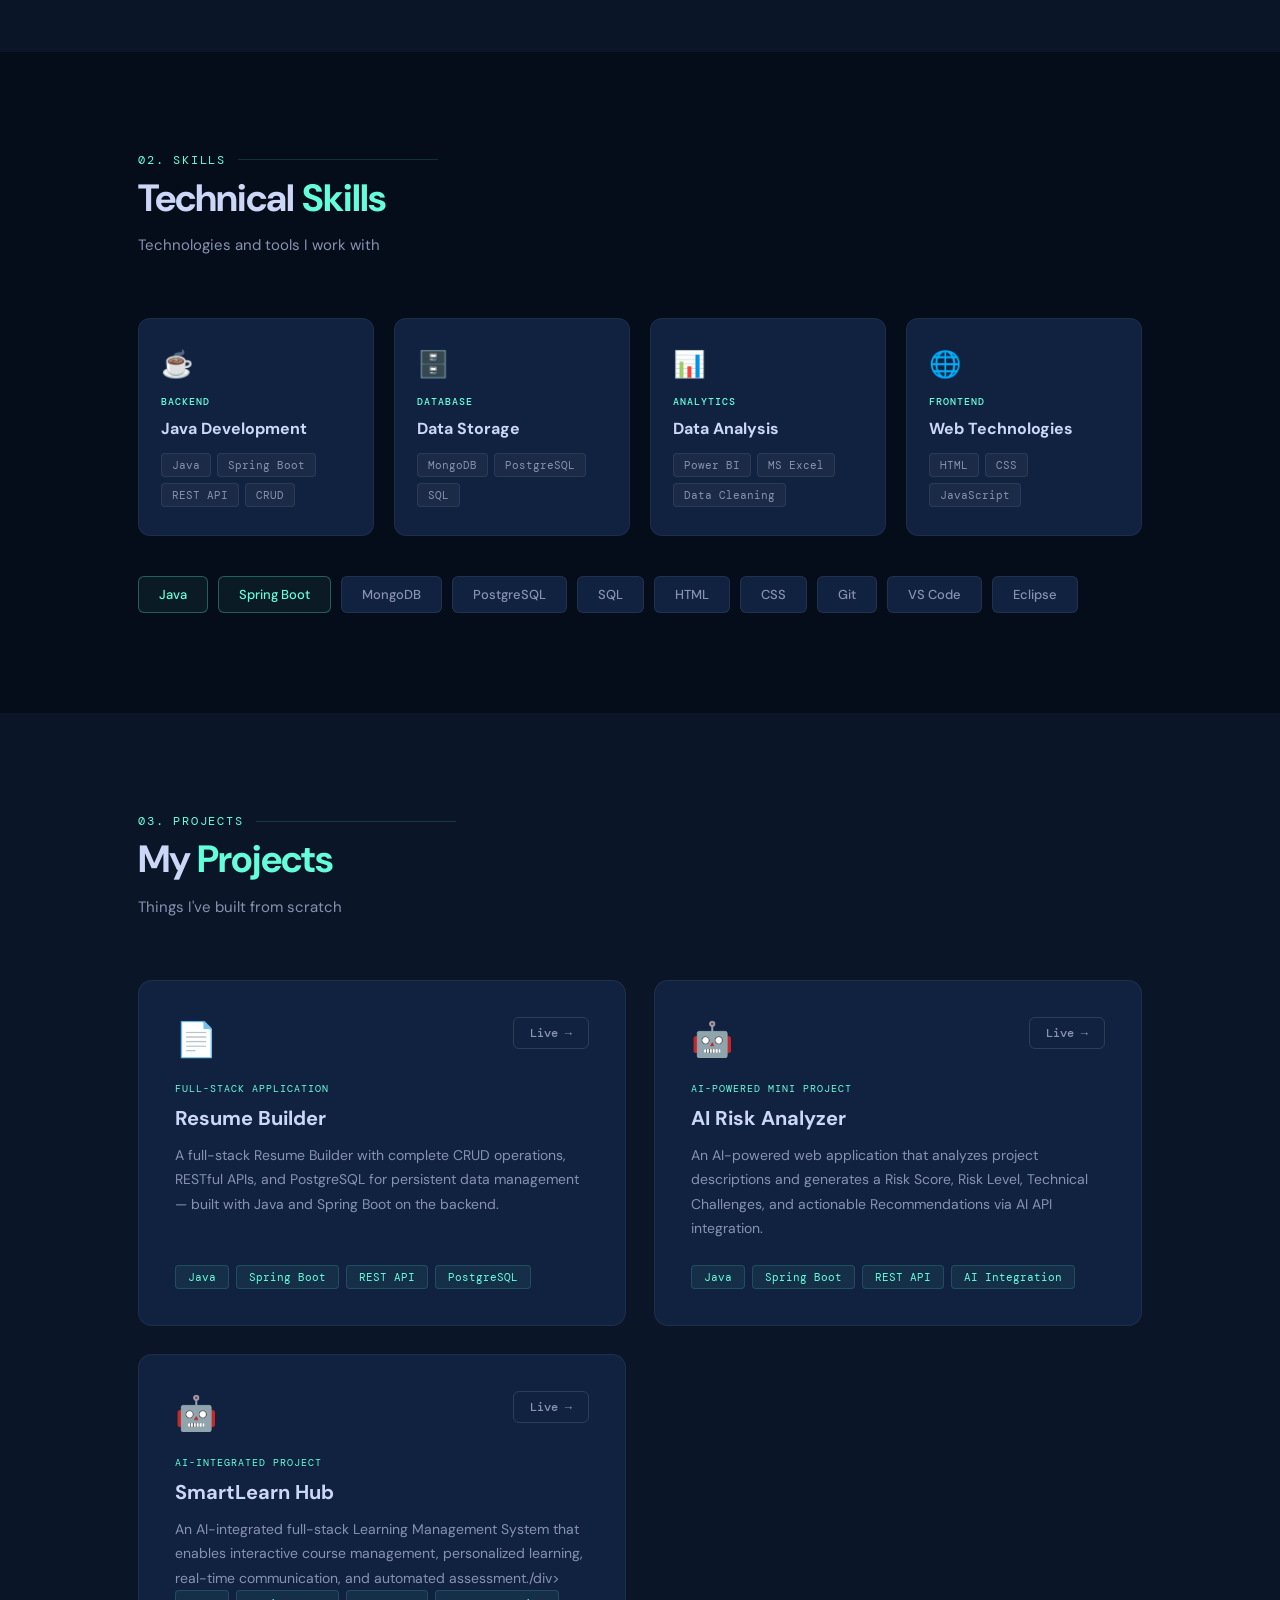
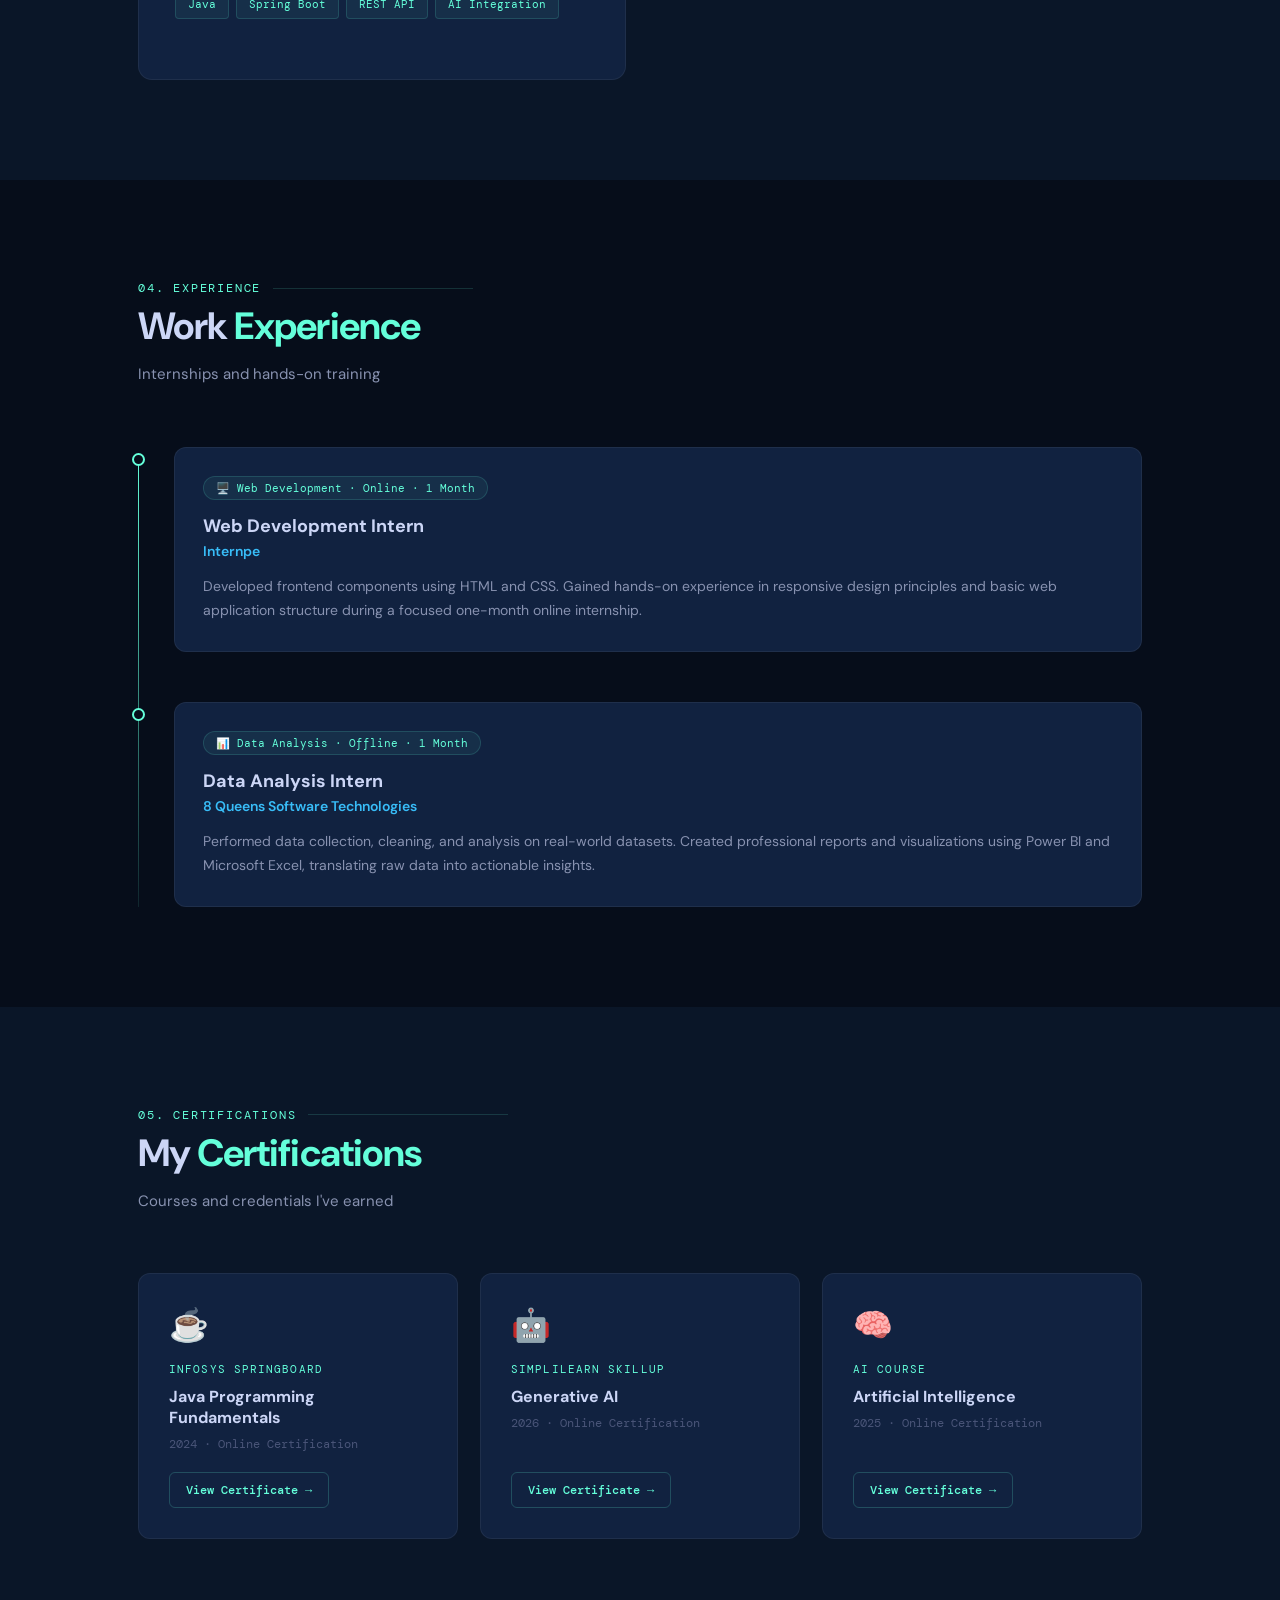
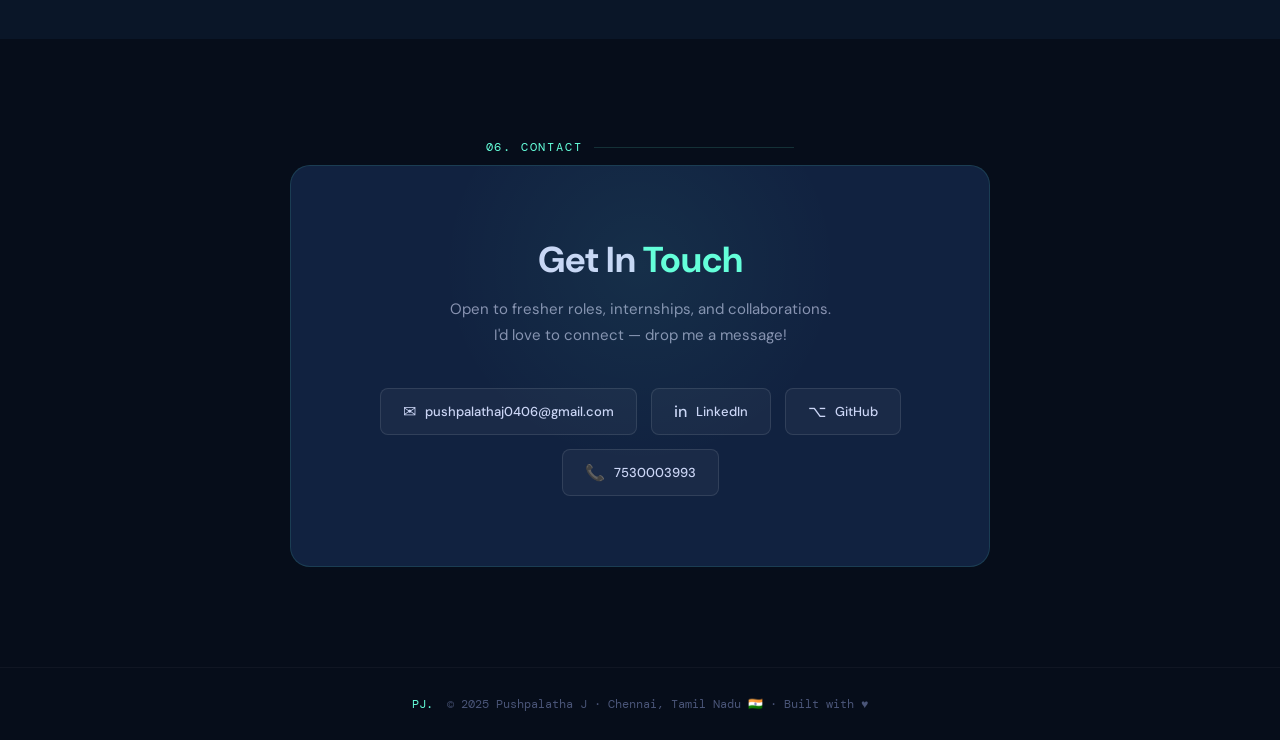
==== commit 6b3d844c: "changes" ====
--- a/Pushpalatha_Portfolio.html
+++ b/Pushpalatha_Portfolio.html
@@ -727,7 +727,7 @@
       <div class="about-text reveal">
         <p>I'm a final-year <span>Computer Science & Engineering</span> student at Panimalar Engineering College, Chennai, maintaining a strong CGPA of <span>8.4/10</span>. I thrive at the intersection of backend engineering and data analytics.</p>
         <p>I've completed two internships — one in <span>web development</span> at Internpe and one in <span>data analysis</span> at 8 Queens Software Technologies — building real-world experience beyond the classroom.</p>
-        <p>I enjoy building clean, efficient APIs with <span>Java & Spring Boot</span> and turning raw data into clear stories with <span>Power BI</span>. I'm actively looking for entry-level roles where I can grow and contribute from day one.</p>
+        <p>I enjoy building clean, efficient APIs with <span>Java & Spring Boot</span>. I'm actively looking for entry-level roles where I can grow and contribute from day one.</p>
       </div>
       <div class="about-card reveal reveal-d2">
         <div class="info-row"><span class="info-key">Degree</span><span class="info-val">B.E. Computer Science</span></div>
@@ -796,20 +796,14 @@
 <div class="skills-cloud">
   <span class="cloud-pill hi">Java</span>
   <span class="cloud-pill hi">Spring Boot</span>
-  <span class="cloud-pill hi">Power BI</span>
   <span class="cloud-pill">MongoDB</span>
   <span class="cloud-pill">PostgreSQL</span>
   <span class="cloud-pill">SQL</span>
-  <span class="cloud-pill">MS Excel</span>
   <span class="cloud-pill">HTML</span>
   <span class="cloud-pill">CSS</span>
-  <span class="cloud-pill">JavaScript</span>
-  <span class="cloud-pill">REST API</span>
   <span class="cloud-pill">Git</span>
   <span class="cloud-pill">VS Code</span>
   <span class="cloud-pill">Eclipse</span>
-  <span class="cloud-pill">Data Cleaning</span>
-  <span class="cloud-pill">API Integration</span>
 </div>
 
 <!-- PROJECTS -->
@@ -946,7 +940,7 @@
       <p>Open to fresher roles, internships, and collaborations.<br>I'd love to connect — drop me a message!</p>
       <div class="contact-links">
         <a href="mailto:pushpalathaj206@gmail.com" class="contact-link">
-          <span class="contact-link-icon">✉</span> pushpalathaj206@gmail.com
+          <span class="contact-link-icon">✉</span> pushpalathaj0406@gmail.com
         </a>
         <a href="https://linkedin.com/in/pushpalatha-j-30983a3b2" class="contact-link" target="_blank">
           <span class="contact-link-icon">in</span> LinkedIn
